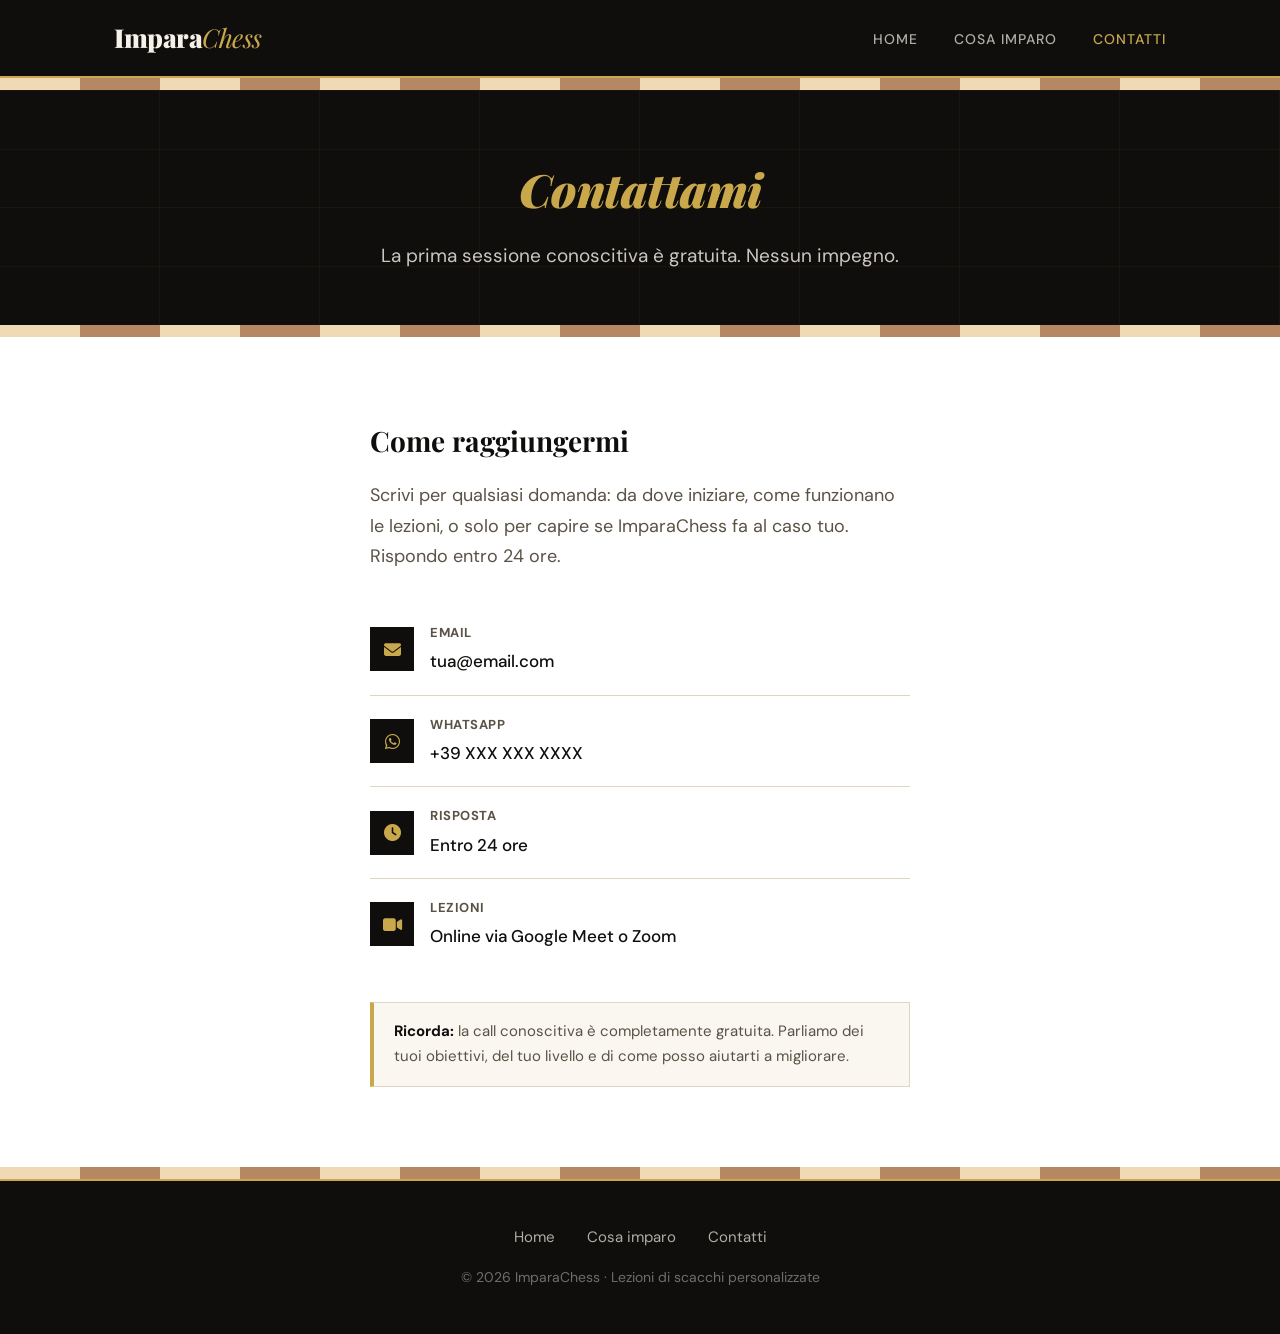
==== contatti.html @ 83b85c3e "Add files via upload" ====
<!DOCTYPE html>
<html lang="it">
<head>
    <meta charset="UTF-8">
    <meta name="viewport" content="width=device-width, initial-scale=1.0">
    <title>Contatti – ImparaChess</title>
    <meta name="description" content="Contatta ImparaChess per iniziare le tue lezioni di scacchi. Prima sessione conoscitiva gratuita.">
    <link rel="stylesheet" href="styles.css">
    <link rel="stylesheet" href="https://cdnjs.cloudflare.com/ajax/libs/font-awesome/6.5.0/css/all.min.css">
    <style>
        .contatto-info h2 {
            font-family: 'Playfair Display', serif;
            font-size: 28px;
            color: var(--nero);
            margin-bottom: 16px;
        }

        .contatto-info p {
            color: var(--testo-morbido);
            margin-bottom: 32px;
            line-height: 1.7;
        }

        .contatto-voce {
            display: flex;
            align-items: center;
            gap: 16px;
            padding: 18px 0;
            border-bottom: 1px solid var(--bordo);
        }

        .contatto-voce:last-child { border-bottom: none; }

        .contatto-voce .icona {
            background: var(--nero);
            color: var(--oro);
            width: 44px;
            height: 44px;
            display: flex;
            align-items: center;
            justify-content: center;
            font-size: 17px;
            flex-shrink: 0;
        }

        .contatto-voce .testo strong {
            display: block;
            font-size: 13px;
            text-transform: uppercase;
            letter-spacing: 0.5px;
            color: var(--testo-morbido);
            margin-bottom: 2px;
        }

        .contatto-voce .testo a,
        .contatto-voce .testo span {
            font-size: 17px;
            color: var(--nero);
            text-decoration: none;
            font-weight: 500;
        }

        .contatto-voce .testo a:hover { color: var(--oro); }

        .nota-gratuita {
            background: var(--oro-sfondo);
            border: 1px solid var(--bordo);
            border-left: 4px solid var(--oro);
            padding: 16px 20px;
            font-size: 15px;
            color: var(--testo-morbido);
            margin-top: 32px;
        }

        .nota-gratuita strong { color: var(--nero); }

        .centro-contatti {
            max-width: 540px;
            margin: 0 auto;
        }
    </style>
</head>
<body>

<header>
    <div class="navbar">
        <a href="index.html" class="logo">Impara<span>Chess</span></a>
        <button class="hamburger" onclick="toggleMenu()" aria-label="Menu">
            <span></span><span></span><span></span>
        </button>
        <nav>
            <ul id="nav-menu">
                <li><a href="index.html">Home</a></li>
                <li><a href="contenuti.html">Cosa imparo</a></li>
                <li><a href="contatti.html" class="active">Contatti</a></li>
            </ul>
        </nav>
    </div>
</header>

<div class="chess-strip">
    <span></span><span></span><span></span><span></span>
    <span></span><span></span><span></span><span></span>
    <span></span><span></span><span></span><span></span>
    <span></span><span></span><span></span><span></span>
</div>

<div class="page-hero">
    <div class="container">
        <h1><em>Contattami</em></h1>
        <p>La prima sessione conoscitiva è gratuita. Nessun impegno.</p>
    </div>
</div>

<div class="chess-strip">
    <span></span><span></span><span></span><span></span>
    <span></span><span></span><span></span><span></span>
    <span></span><span></span><span></span><span></span>
    <span></span><span></span><span></span><span></span>
</div>

<section>
    <div class="container">
        <div class="centro-contatti">

            <div class="contatto-info">
                <h2>Come raggiungermi</h2>
                <p>Scrivi per qualsiasi domanda: da dove iniziare, come funzionano le lezioni, o solo per capire se ImparaChess fa al caso tuo. Rispondo entro 24 ore.</p>

                <div class="contatto-voce">
                    <div class="icona"><i class="fa-solid fa-envelope"></i></div>
                    <div class="testo">
                        <strong>Email</strong>
                        <a href="mailto:tua@email.com">tua@email.com</a>
                    </div>
                </div>

                <div class="contatto-voce">
                    <div class="icona"><i class="fa-brands fa-whatsapp"></i></div>
                    <div class="testo">
                        <strong>WhatsApp</strong>
                        <a href="https://wa.me/39XXXXXXXXXX" target="_blank">+39 XXX XXX XXXX</a>
                    </div>
                </div>

                <div class="contatto-voce">
                    <div class="icona"><i class="fa-solid fa-clock"></i></div>
                    <div class="testo">
                        <strong>Risposta</strong>
                        <span>Entro 24 ore</span>
                    </div>
                </div>

                <div class="contatto-voce">
                    <div class="icona"><i class="fa-solid fa-video"></i></div>
                    <div class="testo">
                        <strong>Lezioni</strong>
                        <span>Online via Google Meet o Zoom</span>
                    </div>
                </div>
            </div>

            <div class="nota-gratuita">
                <strong>Ricorda:</strong> la call conoscitiva è completamente gratuita. Parliamo dei tuoi obiettivi, del tuo livello e di come posso aiutarti a migliorare.
            </div>

        </div>
    </div>
</section>

<div class="chess-strip">
    <span></span><span></span><span></span><span></span>
    <span></span><span></span><span></span><span></span>
    <span></span><span></span><span></span><span></span>
    <span></span><span></span><span></span><span></span>
</div>

<footer>
    <div class="container">
        <ul class="footer-links">
            <li><a href="index.html">Home</a></li>
            <li><a href="contenuti.html">Cosa imparo</a></li>
            <li><a href="contatti.html">Contatti</a></li>
        </ul>
        <p class="footer-copy">© 2026 ImparaChess · Lezioni di scacchi personalizzate</p>
    </div>
</footer>

<script>
function toggleMenu() {
    document.getElementById('nav-menu').classList.toggle('open');
}
</script>
</body>
</html>
---- styles.css ----
@import url('https://fonts.googleapis.com/css2?family=Playfair+Display:wght@400;600;700;900&family=DM+Sans:wght@300;400;500;600&display=swap');

* {
    margin: 0;
    padding: 0;
    box-sizing: border-box;
}

:root {
    --nero: #0f0e0c;
    --bianco-avorio: #f5f0e8;
    --oro: #c9a84c;
    --oro-chiaro: #e2c47a;
    --oro-sfondo: #faf7f0;
    --marrone: #6b4f2a;
    --testo: #1c1a17;
    --testo-morbido: #5a5245;
    --bordo: #e0d5c0;
    --bianco: #ffffff;
    --scacco-chiaro: #f0dab5;
    --scacco-scuro: #b58863;
}

body {
    font-family: 'DM Sans', sans-serif;
    font-size: 18px;
    line-height: 1.7;
    color: var(--testo);
    background: var(--bianco);
}

.container {
    max-width: 1100px;
    margin: 0 auto;
    padding: 0 24px;
}

/* ── HEADER ── */
header {
    background: var(--nero);
    position: sticky;
    top: 0;
    z-index: 100;
    border-bottom: 2px solid var(--oro);
}

.navbar {
    padding: 16px 0;
    display: flex;
    justify-content: space-between;
    align-items: center;
    max-width: 1100px;
    margin: 0 auto;
    padding-left: 24px;
    padding-right: 24px;
}

.logo {
    font-family: 'Playfair Display', serif;
    font-size: 26px;
    font-weight: 900;
    color: var(--bianco-avorio);
    text-decoration: none;
    letter-spacing: -0.5px;
}

.logo span {
    color: var(--oro);
    font-weight: 400;
    font-style: italic;
}

nav ul {
    list-style: none;
    display: flex;
    gap: 36px;
}

nav a {
    text-decoration: none;
    color: rgba(245, 240, 232, 0.7);
    font-size: 14px;
    font-weight: 500;
    text-transform: uppercase;
    letter-spacing: 1px;
    transition: color 0.2s;
}

nav a:hover, nav a.active {
    color: var(--oro);
}

/* ── HERO ── */
.hero {
    background: var(--nero);
    padding: 100px 0 90px;
    text-align: center;
    color: var(--bianco-avorio);
    position: relative;
    overflow: hidden;
}

.hero::before {
    content: '';
    position: absolute;
    inset: 0;
    background-image:
        repeating-linear-gradient(
            0deg,
            transparent,
            transparent calc(12.5% - 1px),
            rgba(201,168,76,0.06) calc(12.5% - 1px),
            rgba(201,168,76,0.06) 12.5%
        ),
        repeating-linear-gradient(
            90deg,
            transparent,
            transparent calc(12.5% - 1px),
            rgba(201,168,76,0.06) calc(12.5% - 1px),
            rgba(201,168,76,0.06) 12.5%
        );
    pointer-events: none;
}

.hero-content {
    position: relative;
    z-index: 1;
}

.hero-badge {
    display: inline-block;
    background: rgba(201,168,76,0.15);
    color: var(--oro);
    border: 1px solid rgba(201,168,76,0.4);
    font-size: 13px;
    font-weight: 600;
    text-transform: uppercase;
    letter-spacing: 2px;
    padding: 6px 18px;
    border-radius: 2px;
    margin-bottom: 28px;
}

.hero h1 {
    font-family: 'Playfair Display', serif;
    font-size: 60px;
    font-weight: 900;
    margin-bottom: 20px;
    line-height: 1.1;
    letter-spacing: -1px;
}

.hero h1 em {
    color: var(--oro);
    font-style: italic;
}

.hero p {
    font-size: 20px;
    font-weight: 300;
    margin-bottom: 42px;
    opacity: 0.85;
    max-width: 560px;
    margin-left: auto;
    margin-right: auto;
}

.btn {
    display: inline-block;
    background: var(--oro);
    color: var(--nero);
    padding: 14px 36px;
    border-radius: 2px;
    font-weight: 700;
    font-size: 15px;
    text-decoration: none;
    text-transform: uppercase;
    letter-spacing: 1px;
    transition: background 0.2s, transform 0.15s;
}

.btn:hover {
    background: var(--oro-chiaro);
    transform: translateY(-2px);
}

.btn-outline {
    background: transparent;
    color: var(--bianco-avorio);
    border: 1px solid rgba(245,240,232,0.4);
    margin-left: 12px;
}

.btn-outline:hover {
    background: rgba(255,255,255,0.08);
    border-color: var(--bianco-avorio);
}

/* ── SCACCHIERA DECORATIVA ── */
.chess-strip {
    display: flex;
    height: 12px;
}
.chess-strip span {
    flex: 1;
}
.chess-strip span:nth-child(odd) { background: var(--scacco-chiaro); }
.chess-strip span:nth-child(even) { background: var(--scacco-scuro); }

/* ── SEZIONI ── */
section {
    padding: 80px 0;
}

section.sfondo-avorio {
    background: var(--oro-sfondo);
}

.section-title {
    font-family: 'Playfair Display', serif;
    font-size: 38px;
    color: var(--nero);
    margin-bottom: 14px;
    font-weight: 700;
    line-height: 1.2;
}

.section-title .oro { color: var(--oro); }

.section-sub {
    font-size: 18px;
    color: var(--testo-morbido);
    margin-bottom: 52px;
    max-width: 600px;
    line-height: 1.7;
}

/* ── CARD ── */
.cards {
    display: grid;
    grid-template-columns: repeat(auto-fit, minmax(280px, 1fr));
    gap: 24px;
}

.card {
    background: var(--bianco);
    border: 1px solid var(--bordo);
    border-radius: 2px;
    padding: 32px 28px;
    border-top: 3px solid var(--oro);
    transition: box-shadow 0.2s, transform 0.2s;
}

.card:hover {
    box-shadow: 0 8px 32px rgba(0,0,0,0.1);
    transform: translateY(-3px);
}

.card-icon {
    font-size: 32px;
    margin-bottom: 14px;
}

.card h3 {
    font-family: 'Playfair Display', serif;
    font-size: 20px;
    color: var(--nero);
    margin-bottom: 10px;
}

.card p {
    font-size: 16px;
    color: var(--testo-morbido);
    line-height: 1.6;
}

/* ── FOOTER ── */
footer {
    background: var(--nero);
    color: rgba(245,240,232,0.7);
    padding: 44px 0;
    text-align: center;
    font-size: 15px;
    border-top: 2px solid var(--oro);
}

footer a {
    color: rgba(245,240,232,0.7);
    text-decoration: none;
    transition: color 0.2s;
}

footer a:hover { color: var(--oro); }

footer .footer-links {
    display: flex;
    justify-content: center;
    gap: 32px;
    margin-bottom: 16px;
    list-style: none;
}

footer .footer-copy {
    font-size: 14px;
    opacity: 0.6;
}

/* ── PAGE HERO ── */
.page-hero {
    background: var(--nero);
    padding: 60px 0 52px;
    color: var(--bianco-avorio);
    text-align: center;
    position: relative;
    overflow: hidden;
}

.page-hero::before {
    content: '';
    position: absolute;
    inset: 0;
    background-image:
        repeating-linear-gradient(
            0deg,
            transparent,
            transparent calc(25% - 1px),
            rgba(201,168,76,0.05) calc(25% - 1px),
            rgba(201,168,76,0.05) 25%
        ),
        repeating-linear-gradient(
            90deg,
            transparent,
            transparent calc(12.5% - 1px),
            rgba(201,168,76,0.05) calc(12.5% - 1px),
            rgba(201,168,76,0.05) 12.5%
        );
    pointer-events: none;
}

.page-hero > * { position: relative; z-index: 1; }

.page-hero h1 {
    font-family: 'Playfair Display', serif;
    font-size: 46px;
    font-weight: 900;
    margin-bottom: 12px;
    letter-spacing: -0.5px;
}

.page-hero h1 em { color: var(--oro); font-style: italic; }

.page-hero p {
    font-size: 19px;
    opacity: 0.82;
    max-width: 520px;
    margin: 0 auto;
}

/* ── MOBILE ── */
.hamburger {
    display: none;
    flex-direction: column;
    gap: 5px;
    background: none;
    border: none;
    cursor: pointer;
    padding: 4px;
}

.hamburger span {
    width: 24px;
    height: 2px;
    background: var(--bianco-avorio);
    transition: 0.3s;
}

@media (max-width: 700px) {
    .hero h1 { font-size: 36px; }
    .hero p { font-size: 17px; }
    .btn-outline { display: none; }
    .section-title { font-size: 28px; }
    .page-hero h1 { font-size: 32px; }

    nav ul {
        display: none;
        flex-direction: column;
        position: absolute;
        top: 62px;
        left: 0;
        right: 0;
        background: var(--nero);
        border-bottom: 2px solid var(--oro);
        padding: 20px 24px;
        gap: 20px;
    }

    nav ul.open { display: flex; }
    .hamburger { display: flex; }
}
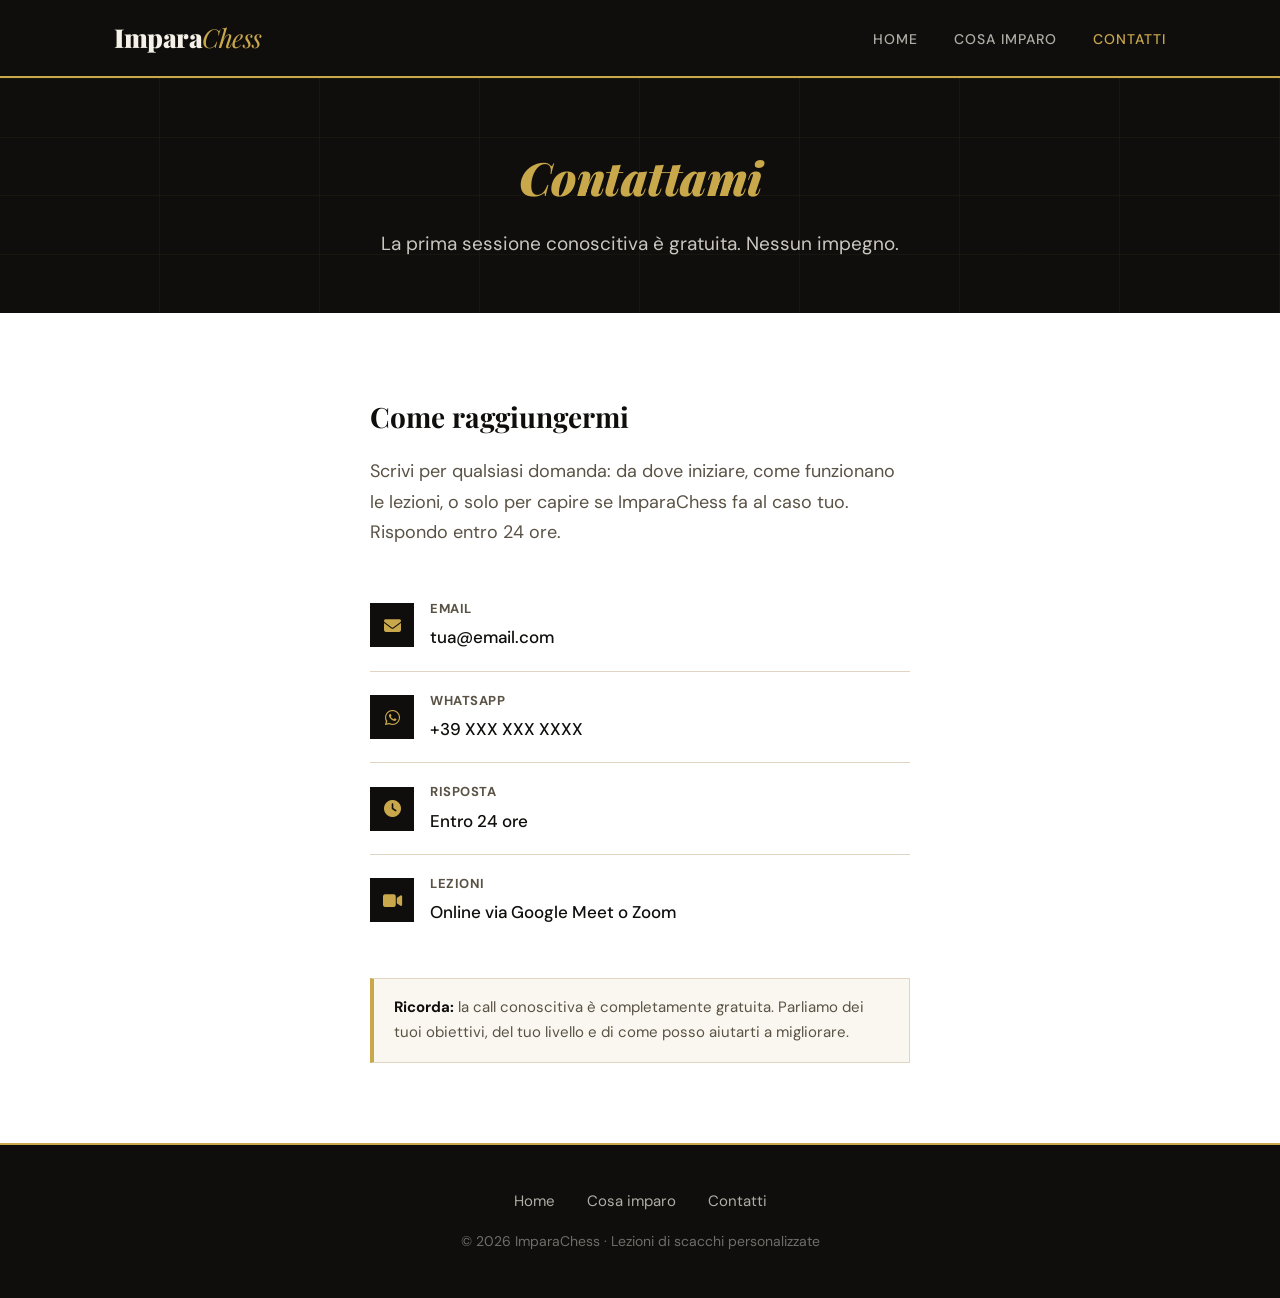
==== commit 262422c2: "Update contatti.html" ====
--- a/contatti.html
+++ b/contatti.html
@@ -97,28 +97,12 @@
         </nav>
     </div>
 </header>
-
-<div class="chess-strip">
-    <span></span><span></span><span></span><span></span>
-    <span></span><span></span><span></span><span></span>
-    <span></span><span></span><span></span><span></span>
-    <span></span><span></span><span></span><span></span>
-</div>
-
 <div class="page-hero">
     <div class="container">
         <h1><em>Contattami</em></h1>
         <p>La prima sessione conoscitiva è gratuita. Nessun impegno.</p>
     </div>
 </div>
-
-<div class="chess-strip">
-    <span></span><span></span><span></span><span></span>
-    <span></span><span></span><span></span><span></span>
-    <span></span><span></span><span></span><span></span>
-    <span></span><span></span><span></span><span></span>
-</div>
-
 <section>
     <div class="container">
         <div class="centro-contatti">
@@ -167,14 +151,6 @@
         </div>
     </div>
 </section>
-
-<div class="chess-strip">
-    <span></span><span></span><span></span><span></span>
-    <span></span><span></span><span></span><span></span>
-    <span></span><span></span><span></span><span></span>
-    <span></span><span></span><span></span><span></span>
-</div>
-
 <footer>
     <div class="container">
         <ul class="footer-links">
